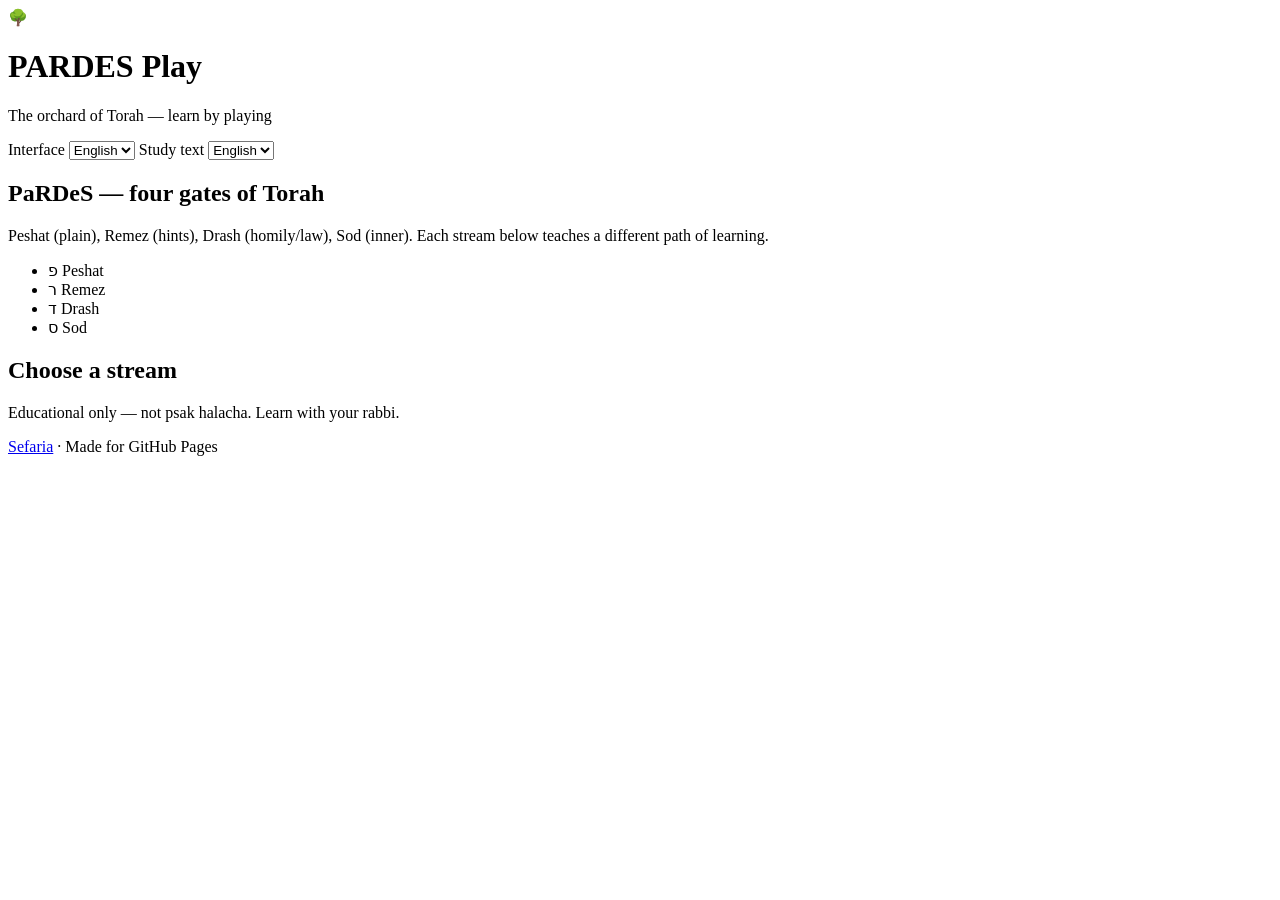
==== index.html @ 1f0e2055 "Create index.html" ====
<!DOCTYPE html>
<html lang="en">
<head>
  <meta charset="UTF-8" />
  <meta name="viewport" content="width=device-width, initial-scale=1" />
  <title>PARDES Play — Learn Torah Through Games</title>
  <link rel="preconnect" href="https://fonts.googleapis.com" />
  <link rel="preconnect" href="https://fonts.gstatic.com" crossorigin />
  <link href="https://fonts.googleapis.com/css2?family=Frank+Ruhl+Libre:wght@400;700&family=DM+Sans:wght@400;600;700&display=swap" rel="stylesheet" />
  <link rel="stylesheet" href="css/main.css" />
</head>
<body>
  <header class="site-header">
    <div class="brand">
      <span class="logo" aria-hidden="true">🌳</span>
      <div>
        <h1 data-i18n="app.title">PARDES Play</h1>
        <p class="tagline" data-i18n="app.tagline">The orchard of Torah — learn by playing</p>
      </div>
    </div>
    <div class="lang-controls" role="group" aria-label="Language">
      <label>
        <span data-i18n="settings.uiLanguage">Interface</span>
        <select id="ui-lang" aria-label="Interface language">
          <option value="en">English</option>
          <option value="he">עברית</option>
        </select>
      </label>
      <label>
        <span data-i18n="settings.textLanguage">Study text</span>
        <select id="text-lang" aria-label="Study text language">
          <option value="en">English</option>
          <option value="he">עברית</option>
          <option value="both">Both</option>
        </select>
      </label>
    </div>
  </header>

  <main class="container">
    <section class="intro card">
      <h2 data-i18n="home.pardesTitle">PaRDeS — four gates of Torah</h2>
      <p data-i18n="home.pardesDesc">Peshat (plain), Remez (hints), Drash (homily/law), Sod (inner). Each stream below teaches a different path of learning.</p>
      <ul class="pardes-legend">
        <li><span class="badge peshat">פ</span> <span data-i18n="pardes.peshat">Peshat</span></li>
        <li><span class="badge remez">ר</span> <span data-i18n="pardes.remez">Remez</span></li>
        <li><span class="badge drash">ד</span> <span data-i18n="pardes.drash">Drash</span></li>
        <li><span class="badge sod">ס</span> <span data-i18n="pardes.sod">Sod</span></li>
      </ul>
    </section>

    <section>
      <h2 class="section-title" data-i18n="home.chooseStream">Choose a stream</h2>
      <div id="stream-grid" class="stream-grid"></div>
    </section>
  </main>

  <footer class="site-footer">
    <p data-i18n="footer.disclaimer">Educational only — not psak halacha. Learn with your rabbi.</p>
    <p><a href="https://www.sefaria.org" target="_blank" rel="noopener">Sefaria</a> · <span data-i18n="footer.made">Made for GitHub Pages</span></p>
  </footer>

  <script type="module" src="js/app.js"></script>
</body>
</html>
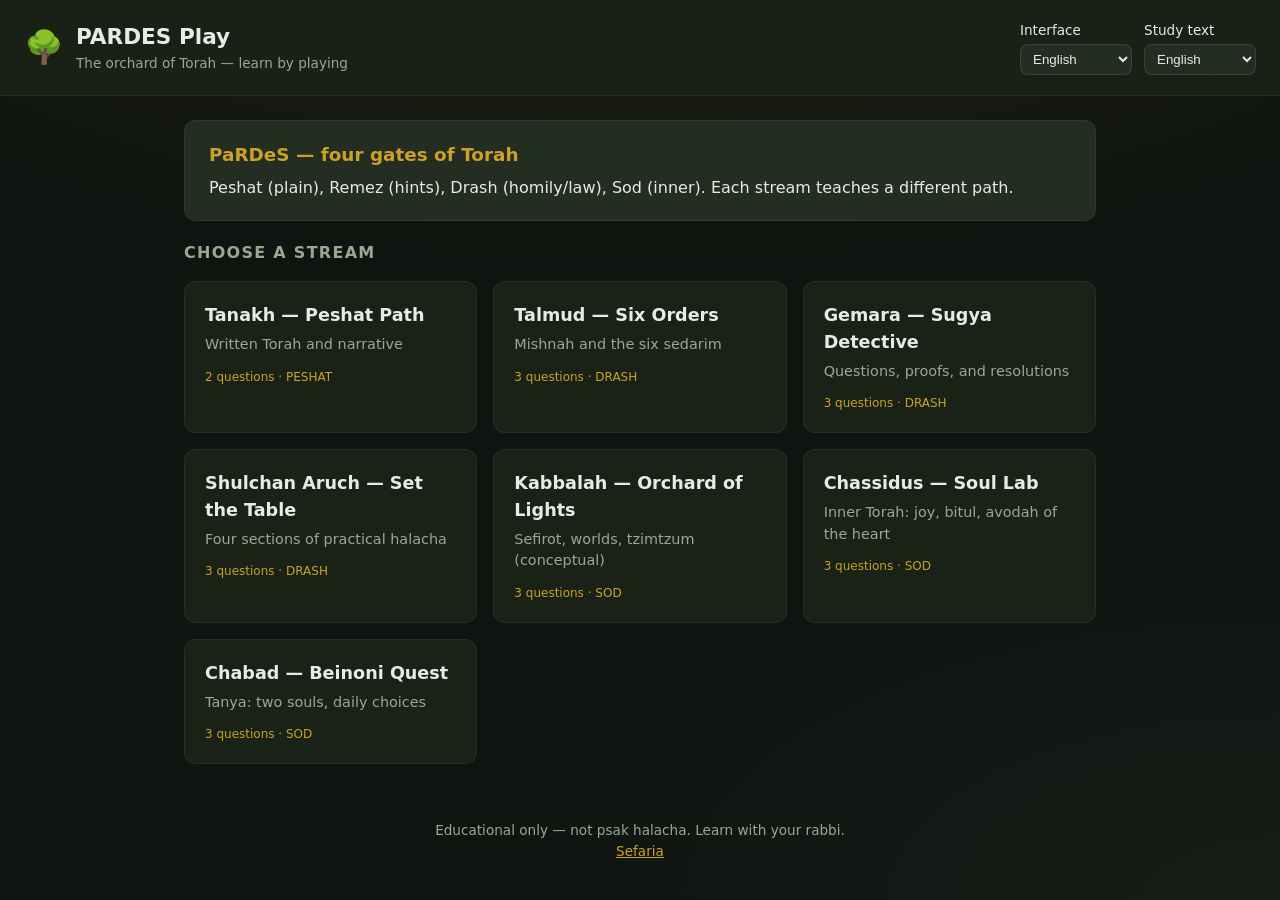
==== commit 698d7ef5: "Update index.html" ====
--- a/index.html
+++ b/index.html
@@ -3,7 +3,7 @@
 <head>
   <meta charset="UTF-8" />
   <meta name="viewport" content="width=device-width, initial-scale=1" />
-  <title>PARDES Play — Learn Torah Through Games</title>
+  <title>PARDES Play</title>
   <link rel="preconnect" href="https://fonts.googleapis.com" />
   <link rel="preconnect" href="https://fonts.gstatic.com" crossorigin />
   <link href="https://fonts.googleapis.com/css2?family=Frank+Ruhl+Libre:wght@400;700&family=DM+Sans:wght@400;600;700&display=swap" rel="stylesheet" />
@@ -15,20 +15,20 @@
       <span class="logo" aria-hidden="true">🌳</span>
       <div>
         <h1 data-i18n="app.title">PARDES Play</h1>
-        <p class="tagline" data-i18n="app.tagline">The orchard of Torah — learn by playing</p>
+        <p class="tagline" data-i18n="app.tagline">Learn Torah through play</p>
       </div>
     </div>
-    <div class="lang-controls" role="group" aria-label="Language">
+    <div class="lang-controls">
       <label>
         <span data-i18n="settings.uiLanguage">Interface</span>
-        <select id="ui-lang" aria-label="Interface language">
+        <select id="ui-lang">
           <option value="en">English</option>
           <option value="he">עברית</option>
         </select>
       </label>
       <label>
         <span data-i18n="settings.textLanguage">Study text</span>
-        <select id="text-lang" aria-label="Study text language">
+        <select id="text-lang">
           <option value="en">English</option>
           <option value="he">עברית</option>
           <option value="both">Both</option>
@@ -38,28 +38,18 @@
   </header>
 
   <main class="container">
-    <section class="intro card">
-      <h2 data-i18n="home.pardesTitle">PaRDeS — four gates of Torah</h2>
-      <p data-i18n="home.pardesDesc">Peshat (plain), Remez (hints), Drash (homily/law), Sod (inner). Each stream below teaches a different path of learning.</p>
-      <ul class="pardes-legend">
-        <li><span class="badge peshat">פ</span> <span data-i18n="pardes.peshat">Peshat</span></li>
-        <li><span class="badge remez">ר</span> <span data-i18n="pardes.remez">Remez</span></li>
-        <li><span class="badge drash">ד</span> <span data-i18n="pardes.drash">Drash</span></li>
-        <li><span class="badge sod">ס</span> <span data-i18n="pardes.sod">Sod</span></li>
-      </ul>
+    <section class="card intro">
+      <h2 data-i18n="home.pardesTitle">PaRDeS</h2>
+      <p data-i18n="home.pardesDesc">Four gates of Torah — each stream is a different path of learning.</p>
     </section>
-
-    <section>
-      <h2 class="section-title" data-i18n="home.chooseStream">Choose a stream</h2>
-      <div id="stream-grid" class="stream-grid"></div>
-    </section>
+    <h2 class="section-title" data-i18n="home.chooseStream">Choose a stream</h2>
+    <div id="stream-grid" class="stream-grid"></div>
   </main>
 
   <footer class="site-footer">
-    <p data-i18n="footer.disclaimer">Educational only — not psak halacha. Learn with your rabbi.</p>
-    <p><a href="https://www.sefaria.org" target="_blank" rel="noopener">Sefaria</a> · <span data-i18n="footer.made">Made for GitHub Pages</span></p>
+    <p data-i18n="footer.disclaimer">Educational only — not psak halacha.</p>
+    <p><a href="https://www.sefaria.org" target="_blank" rel="noopener">Sefaria</a></p>
   </footer>
-
   <script type="module" src="js/app.js"></script>
 </body>
 </html>
--- a/css/main.css
+++ b/css/main.css
@@ -0,0 +1,271 @@
+:root {
+  --bg: #0f1410;
+  --surface: #1a2218;
+  --card: #232d22;
+  --text: #e8ebe4;
+  --muted: #9aa892;
+  --accent: #c9a227;
+  --accent-dim: #8a7320;
+  --good: #5cb85c;
+  --bad: #d9534f;
+  --peshat: #6b8e6b;
+  --remez: #5b7fa8;
+  --drash: #a67c52;
+  --sod: #7b68a8;
+  --radius: 12px;
+  --font: "DM Sans", system-ui, sans-serif;
+  --font-he: "Frank Ruhl Libre", "David Libre", serif;
+}
+
+* { box-sizing: border-box; margin: 0; padding: 0; }
+
+body {
+  font-family: var(--font);
+  background: var(--bg);
+  color: var(--text);
+  min-height: 100vh;
+  line-height: 1.5;
+  background-image:
+    radial-gradient(ellipse 80% 50% at 50% -20%, rgba(201, 162, 39, 0.12), transparent),
+    radial-gradient(ellipse 60% 40% at 100% 100%, rgba(107, 142, 107, 0.08), transparent);
+}
+
+html[dir="rtl"] body { font-family: var(--font-he), var(--font); }
+
+a { color: var(--accent); }
+
+.site-header {
+  display: flex;
+  flex-wrap: wrap;
+  align-items: center;
+  justify-content: space-between;
+  gap: 1rem;
+  padding: 1.25rem 1.5rem;
+  border-bottom: 1px solid rgba(255,255,255,0.06);
+  background: rgba(26, 34, 24, 0.9);
+  backdrop-filter: blur(8px);
+  position: sticky;
+  top: 0;
+  z-index: 10;
+}
+
+.site-header.compact { padding: 0.75rem 1rem; }
+
+.brand { display: flex; align-items: center; gap: 0.75rem; }
+.brand h1 { font-size: 1.35rem; font-weight: 700; }
+.tagline { font-size: 0.85rem; color: var(--muted); }
+.logo { font-size: 2rem; }
+
+.lang-controls {
+  display: flex;
+  flex-wrap: wrap;
+  gap: 0.75rem;
+  align-items: center;
+  font-size: 0.85rem;
+}
+
+.lang-controls label { display: flex; flex-direction: column; gap: 0.25rem; }
+.lang-controls select {
+  background: var(--card);
+  color: var(--text);
+  border: 1px solid rgba(255,255,255,0.1);
+  border-radius: 8px;
+  padding: 0.35rem 0.5rem;
+  min-width: 7rem;
+}
+
+.container { max-width: 960px; margin: 0 auto; padding: 1.5rem; }
+
+.card {
+  background: var(--card);
+  border-radius: var(--radius);
+  padding: 1.25rem 1.5rem;
+  border: 1px solid rgba(255,255,255,0.06);
+  margin-bottom: 1.25rem;
+}
+
+.intro h2 { font-size: 1.15rem; margin-bottom: 0.5rem; color: var(--accent); }
+
+.pardes-legend {
+  list-style: none;
+  display: flex;
+  flex-wrap: wrap;
+  gap: 1rem;
+  margin-top: 1rem;
+}
+
+.badge {
+  display: inline-flex;
+  width: 1.75rem;
+  height: 1.75rem;
+  align-items: center;
+  justify-content: center;
+  border-radius: 50%;
+  font-weight: 700;
+  font-family: var(--font-he);
+  margin-inline-end: 0.35rem;
+}
+.badge.peshat { background: var(--peshat); }
+.badge.remez { background: var(--remez); }
+.badge.drash { background: var(--drash); }
+.badge.sod { background: var(--sod); }
+
+.section-title {
+  font-size: 1rem;
+  text-transform: uppercase;
+  letter-spacing: 0.08em;
+  color: var(--muted);
+  margin-bottom: 1rem;
+}
+
+.stream-grid {
+  display: grid;
+  grid-template-columns: repeat(auto-fill, minmax(260px, 1fr));
+  gap: 1rem;
+}
+
+.stream-card {
+  display: block;
+  text-decoration: none;
+  color: inherit;
+  padding: 1.25rem;
+  border-radius: var(--radius);
+  background: var(--surface);
+  border: 1px solid rgba(255,255,255,0.06);
+  transition: transform 0.15s, border-color 0.15s;
+}
+.stream-card:hover {
+  transform: translateY(-2px);
+  border-color: var(--accent-dim);
+}
+.stream-card h3 { font-size: 1.1rem; margin-bottom: 0.35rem; }
+.stream-card p { font-size: 0.9rem; color: var(--muted); }
+.stream-card .meta {
+  margin-top: 0.75rem;
+  font-size: 0.75rem;
+  color: var(--accent);
+}
+
+.site-footer {
+  text-align: center;
+  padding: 2rem 1rem;
+  font-size: 0.85rem;
+  color: var(--muted);
+}
+
+/* Game page */
+.back-link { color: var(--muted); text-decoration: none; font-size: 0.9rem; }
+.back-link:hover { color: var(--accent); }
+
+.game-title-wrap h1 { font-size: 1.2rem; }
+.muted { color: var(--muted); font-size: 0.85rem; }
+
+.stats-bar {
+  display: flex;
+  flex-wrap: wrap;
+  gap: 1.5rem;
+  font-size: 0.95rem;
+}
+
+.prompt-toolbar {
+  display: flex;
+  justify-content: space-between;
+  align-items: center;
+  margin-bottom: 1rem;
+  flex-wrap: wrap;
+  gap: 0.5rem;
+}
+.source { font-size: 0.8rem; color: var(--accent); }
+
+.inline-lang { display: flex; gap: 0.35rem; }
+.pill {
+  background: var(--bg);
+  border: 1px solid rgba(255,255,255,0.15);
+  color: var(--muted);
+  padding: 0.2rem 0.55rem;
+  border-radius: 999px;
+  cursor: pointer;
+  font-size: 0.75rem;
+}
+.pill.active, .pill:hover {
+  border-color: var(--accent);
+  color: var(--accent);
+}
+
+.prompt-text {
+  font-size: 1.1rem;
+  margin-bottom: 1.25rem;
+  min-height: 3rem;
+}
+.prompt-text .block-he {
+  font-family: var(--font-he);
+  font-size: 1.2rem;
+  direction: rtl;
+  text-align: right;
+  margin-bottom: 0.75rem;
+}
+.prompt-text .block-en {
+  direction: ltr;
+  color: var(--muted);
+  font-size: 1rem;
+}
+
+.choices { display: flex; flex-direction: column; gap: 0.5rem; }
+
+.choice-btn {
+  text-align: start;
+  padding: 0.85rem 1rem;
+  background: var(--surface);
+  border: 2px solid transparent;
+  border-radius: 10px;
+  color: var(--text);
+  cursor: pointer;
+  font-size: 1rem;
+  transition: border-color 0.12s, background 0.12s;
+}
+html[dir="rtl"] .choice-btn { font-family: var(--font-he); }
+
+.choice-btn:hover { border-color: rgba(201, 162, 39, 0.4); }
+.choice-btn.selected { border-color: var(--accent); background: rgba(201, 162, 39, 0.1); }
+.choice-btn.correct { border-color: var(--good); background: rgba(92, 184, 92, 0.15); }
+.choice-btn.wrong { border-color: var(--bad); opacity: 0.85; }
+
+.feedback {
+  margin-top: 1rem;
+  padding: 0.75rem;
+  border-radius: 8px;
+  font-weight: 600;
+}
+.feedback.ok { background: rgba(92, 184, 92, 0.2); color: var(--good); }
+.feedback.no { background: rgba(217, 83, 79, 0.2); color: var(--bad); }
+
+.actions { display: flex; gap: 0.75rem; margin-top: 1.25rem; flex-wrap: wrap; }
+
+.btn {
+  padding: 0.65rem 1.25rem;
+  border-radius: 10px;
+  border: none;
+  font-weight: 600;
+  cursor: pointer;
+  font-size: 0.95rem;
+}
+.btn.primary { background: var(--accent); color: #1a1508; }
+.btn.primary:disabled { opacity: 0.45; cursor: not-allowed; }
+.btn.secondary { background: transparent; color: var(--text); border: 1px solid rgba(255,255,255,0.2); }
+
+.explain-card h3 { font-size: 0.95rem; color: var(--accent); margin-bottom: 0.5rem; }
+.sefaria-link { display: inline-block; margin-top: 0.75rem; font-size: 0.9rem; }
+
+.modal {
+  position: fixed;
+  inset: 0;
+  background: rgba(0,0,0,0.7);
+  display: flex;
+  align-items: center;
+  justify-content: center;
+  z-index: 100;
+  padding: 1rem;
+}
+.modal-inner { max-width: 400px; text-align: center; }
+.modal-inner h2 { margin-bottom: 1rem; }
+.modal-inner .btn { margin: 0.5rem; display: inline-block; text-decoration: none; }
